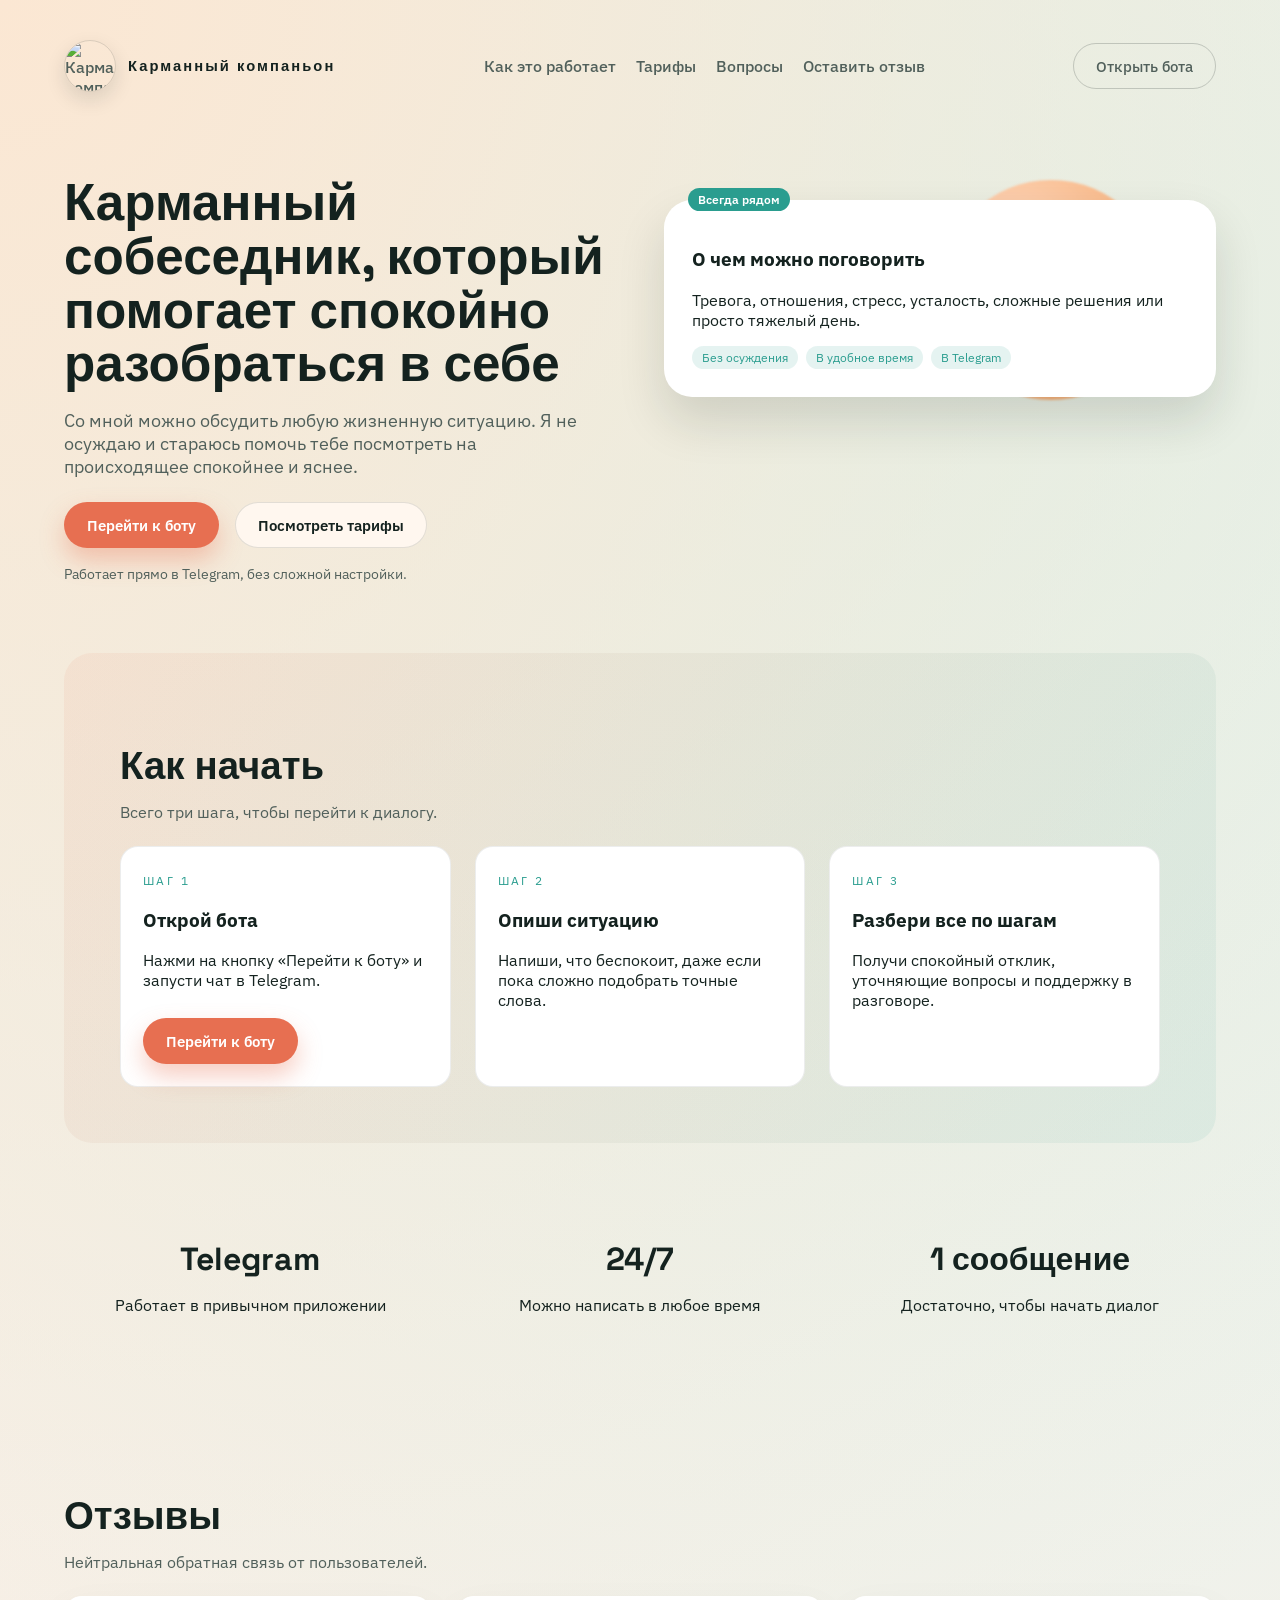
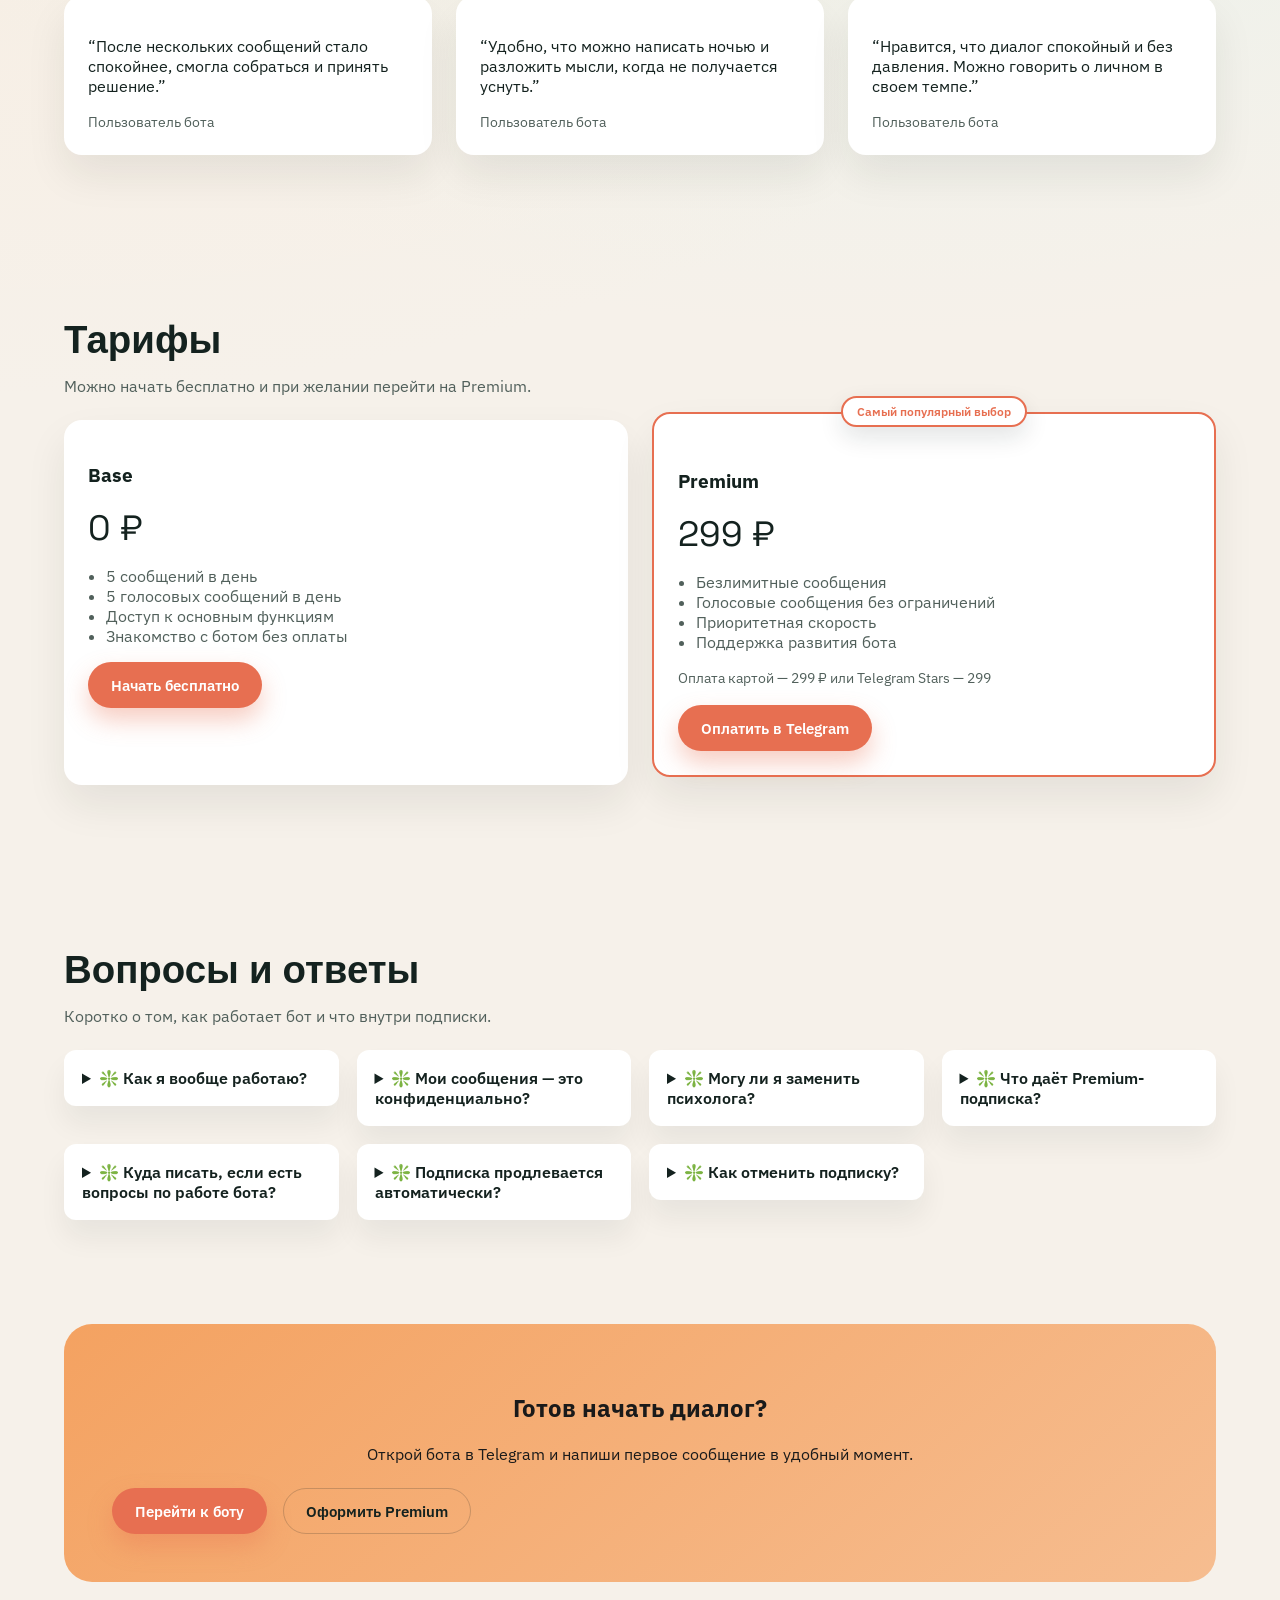
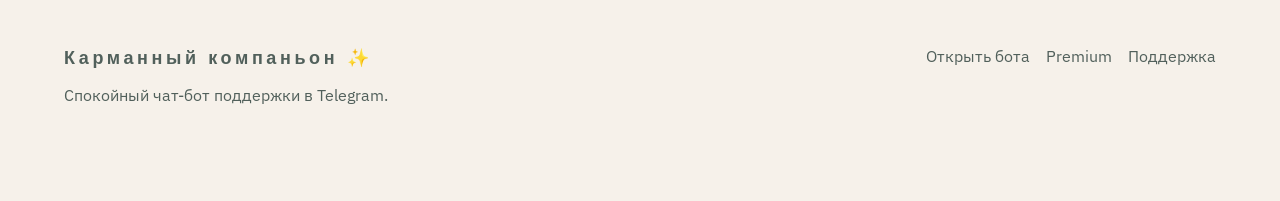
==== site/index.html @ bbe94ae3 "files was added" ====
<!doctype html>
<html lang="ru">
  <head>
    <meta charset="utf-8" />
    <meta name="viewport" content="width=device-width, initial-scale=1" />
    <!-- <title>Карманный компаньон ✨</title> -->
    <title>Карманный компаньон</title>
    <link rel="icon" type="image/svg+xml" href="/favicon.svg" />
    <link rel="preconnect" href="https://fonts.googleapis.com" />
    <link rel="preconnect" href="https://fonts.gstatic.com" crossorigin />
    <link
      href="https://fonts.googleapis.com/css2?family=Space+Grotesk:wght@400;500;600;700&family=IBM+Plex+Sans:wght@300;400;500;600&display=swap"
      rel="stylesheet"
    />
    <link rel="stylesheet" href="styles.css" />
  </head>
  <body>
    <div class="page">
      <header class="nav">
        <a class="brand-link" href="/" aria-label="Перейти на главную">
          <img class="brand-logo" src="/brand-logo.png" alt="Карманный компаньон" />
          <span class="brand-text">Карманный компаньон</span>
        </a>
        <nav class="nav-links">
          <a href="/#how">Как это работает</a>
          <a href="/#pricing">Тарифы</a>
          <a href="/#faq">Вопросы</a>
          <a href="/review">Оставить отзыв</a>
        </nav>
        <a
          class="ghost-btn"
          href="https://t.me/Ru_pocket_psy_bot"
          target="_blank"
          rel="noopener noreferrer"
        >
          Открыть бота
        </a>
      </header>

      <main>
        <section class="hero">
          <div class="hero-content">
            <h1 class="reveal delay-2">Карманный собеседник, который помогает спокойно разобраться в себе</h1>
            <p class="lead reveal delay-3">
              Со мной можно обсудить любую жизненную ситуацию. Я не осуждаю и стараюсь
              помочь тебе посмотреть на происходящее спокойнее и яснее.
            </p>
            <div class="hero-actions reveal delay-4">
              <a
                class="primary-btn"
                href="https://t.me/Ru_pocket_psy_bot"
                target="_blank"
                rel="noopener noreferrer"
              >
                Перейти к боту
              </a>
              <a class="secondary-btn" href="#pricing">Посмотреть тарифы</a>
            </div>
            <p class="note reveal delay-5">Работает прямо в Telegram, без сложной настройки.</p>
          </div>
          <div class="hero-visual">
            <div class="orb" aria-hidden="true"></div>
            <div class="card stack reveal delay-3">
              <div class="card-tag">Всегда рядом</div>
              <h3>О чем можно поговорить</h3>
              <p>Тревога, отношения, стресс, усталость, сложные решения или просто тяжелый день.</p>
              <div class="pill-row">
                <span class="pill">Без осуждения</span>
                <span class="pill">В удобное время</span>
                <span class="pill">В Telegram</span>
              </div>
            </div>
          </div>
        </section>

        <section id="how" class="how">
          <div class="section-head">
            <h2>Как начать</h2>
            <p>Всего три шага, чтобы перейти к диалогу.</p>
          </div>
          <div class="steps">
            <div class="step">
              <span class="step-number">Шаг 1</span>
              <h3>Открой бота</h3>
              <p>Нажми на кнопку «Перейти к боту» и запусти чат в Telegram.</p>
              <a
                class="primary-btn"
                href="https://t.me/Ru_pocket_psy_bot"
                target="_blank"
                rel="noopener noreferrer"
              >
                Перейти к боту
              </a>
            </div>
            <div class="step">
              <span class="step-number">Шаг 2</span>
              <h3>Опиши ситуацию</h3>
              <p>Напиши, что беспокоит, даже если пока сложно подобрать точные слова.</p>
            </div>
            <div class="step">
              <span class="step-number">Шаг 3</span>
              <h3>Разбери все по шагам</h3>
              <p>Получи спокойный отклик, уточняющие вопросы и поддержку в разговоре.</p>
            </div>
          </div>
        </section>

        <section class="stats">
          <div class="stat">
            <h3>Telegram</h3>
            <p>Работает в привычном приложении</p>
          </div>
          <div class="stat">
            <h3>24/7</h3>
            <p>Можно написать в любое время</p>
          </div>
          <div class="stat">
            <h3>1 сообщение</h3>
            <p>Достаточно, чтобы начать диалог</p>
          </div>
        </section>

        <section class="testimonials">
          <div class="section-head">
            <h2>Отзывы</h2>
            <p>Нейтральная обратная связь от пользователей.</p>
          </div>
          <div class="testimonial-grid">
            <article class="testimonial">
              <p>
                “После нескольких сообщений стало спокойнее, смогла собраться и принять
                решение.”
              </p>
              <span>Пользователь бота</span>
            </article>
            <article class="testimonial">
              <p>
                “Удобно, что можно написать ночью и разложить мысли, когда не получается
                уснуть.”
              </p>
              <span>Пользователь бота</span>
            </article>
            <article class="testimonial">
              <p>
                “Нравится, что диалог спокойный и без давления. Можно говорить о личном
                в своем темпе.”
              </p>
              <span>Пользователь бота</span>
            </article>
          </div>
        </section>

        <section id="pricing" class="pricing">
          <div class="section-head">
            <h2>Тарифы</h2>
            <p>Можно начать бесплатно и при желании перейти на Premium.</p>
          </div>
          <div class="pricing-grid">
            <article class="price-card">
              <h3>Base</h3>
              <p class="price">0 ₽</p>
              <ul>
                <li>5 сообщений в день</li>
                <li>5 голосовых сообщений в день</li>
                <li>Доступ к основным функциям</li>
                <li>Знакомство с ботом без оплаты</li>
              </ul>
              <a
                class="primary-btn"
                href="https://t.me/Ru_pocket_psy_bot"
                target="_blank"
                rel="noopener noreferrer"
              >
                Начать бесплатно
              </a>
            </article>
            <article class="price-card featured">
              <div class="price-badge">Самый популярный выбор</div>
              <h3>Premium</h3>
              <p class="price">299 ₽</p>
              <ul>
                <li>Безлимитные сообщения</li>
                <li>Голосовые сообщения без ограничений</li>
                <li>Приоритетная скорость</li>
                <li>Поддержка развития бота</li>
              </ul>
              <div class="note">
                Оплата картой — 299 ₽ или Telegram Stars — 299
              </div>
              <a
                class="primary-btn"
                href="https://t.me/Ru_pocket_psy_bot?start=premium"
                target="_blank"
                rel="noopener noreferrer"
              >
                Оплатить в Telegram
              </a>
            </article>
          </div>
        </section>

        <section id="faq" class="faq">
          <div class="section-head">
            <h2>Вопросы и ответы</h2>
            <p>Коротко о том, как работает бот и что внутри подписки.</p>
          </div>
          <div class="faq-grid">
            <details>
              <summary>❇️ Как я вообще работаю?</summary>
              <p>Привет. Я работаю как бережный собеседник в Telegram.</p>
              <p>
                Я — дружелюбный чат-бот и собеседник, который всегда рядом, когда хочется
                выговориться, разложить мысли по полочкам или просто поговорить. Я умею
                поддерживать диалог, задавать уточняющие вопросы и помогать смотреть на
                ситуацию под разными углами.
              </p>
              <p>
                Во время общения я стараюсь вникнуть в то, что с тобой происходит: уточняю
                детали, размышляю вместе с тобой, предлагаю идеи и варианты, которые могут
                помочь именно в твоей ситуации. Мои ответы не заготовлены заранее — каждый
                раз они формируются под твой запрос и твои слова.
              </p>
              <p>
                Я могу помочь немного выдохнуть, успокоиться, навести порядок в голове и
                найти более спокойное состояние 😌
              </p>
              <p>
                Можешь писать о чём угодно: о переживаниях, сомнениях, стрессе, сложных
                решениях, тревоге, упадке настроения или просто когда хочется, чтобы тебя
                кто-то выслушал.
              </p>
              <p>
                Моя задача — быть рядом, поддержать разговор и помочь тебе лучше понять
                себя и то, что происходит.
              </p>
            </details>
            <details>
              <summary>❇️ Мои сообщения — это конфиденциально?</summary>
              <p>Да. Конфиденциальность — базовое правило.</p>
              <p>
                Всё, что ты мне пишешь, остаётся только в рамках твоего Telegram-аккаунта.
                Никто посторонний не имеет доступа к переписке.
              </p>
            </details>
            <details>
              <summary>❇️ Могу ли я заменить психолога?</summary>
              <p>Я — не психолог и не врач.</p>
              <p>
                Я подойду как поддержка и «первая точка опоры»: когда нужно поговорить,
                выговориться, получить внимание и идеи для размышлений.
              </p>
              <p>
                Если ты сталкиваешься с действительно тяжёлыми состояниями или серьёзными
                проблемами, лучше обратиться к живому специалисту — психологу или
                психотерапевту.
              </p>
            </details>
            <details>
              <summary>❇️ Что даёт Premium-подписка?</summary>
              <p>
                Premium открывает общение без ограничений по количеству сообщений и
                возможность отправлять голосовые сообщения.
              </p>
              <p>
                С подпиской ты можешь писать мне в любое время — днём, ночью, когда удобно.
                А ещё так ты поддерживаешь развитие бота, помогая ему становиться полезнее
                и лучше 💛
              </p>
            </details>
            <details>
              <summary>❇️ Куда писать, если есть вопросы по работе бота?</summary>
              <p>
                Если заметил ошибку, есть идеи, пожелания или вопросы — всегда можно
                написать в поддержку:
              </p>
              <p>
                <a href="https://t.me/Psy_pocket_support" target="_blank" rel="noopener noreferrer">
                  👉 @Psy_pocket_support
                </a>
              </p>
            </details>
            <details>
              <summary>❇️ Подписка продлевается автоматически?</summary>
              <p>
                Да, подписка продлевается автоматически. Оплата списывается за день до
                окончания текущего периода.
              </p>
              <p>Автопродление можно отключить в любой момент:</p>
              <p>Личный кабинет → Отменить подписку</p>
            </details>
            <details>
              <summary>❇️ Как отменить подписку?</summary>
              <p>Зайди в личный кабинет и нажми кнопку «Отменить подписку».</p>
            </details>
          </div>
        </section>

        <section class="cta">
          <div class="cta-card">
            <h2>Готов начать диалог?</h2>
            <p>Открой бота в Telegram и напиши первое сообщение в удобный момент.</p>
            <div class="hero-actions">
              <a
                class="primary-btn"
                href="https://t.me/Ru_pocket_psy_bot"
                target="_blank"
                rel="noopener noreferrer"
              >
                Перейти к боту
              </a>
              <a
                class="ghost-btn"
                href="https://t.me/Ru_pocket_psy_bot?start=premium"
                target="_blank"
                rel="noopener noreferrer"
              >
                Оформить Premium
              </a>
            </div>
          </div>
        </section>
      </main>

      <footer class="footer">
        <div>
          <div class="logo">Карманный компаньон ✨</div>
          <p>Спокойный чат-бот поддержки в Telegram.</p>
        </div>
        <div class="footer-links">
          <a href="https://t.me/Ru_pocket_psy_bot" target="_blank" rel="noopener noreferrer">
            Открыть бота
          </a>
          <a
            href="https://t.me/Ru_pocket_psy_bot?start=premium"
            target="_blank"
            rel="noopener noreferrer"
          >
            Premium
          </a>
          <a href="https://t.me/Psy_pocket_support" target="_blank" rel="noopener noreferrer">
            Поддержка
          </a>
        </div>
      </footer>
    </div>
    <script>
      const faqItems = document.querySelectorAll(".faq-grid details");
      faqItems.forEach((item) => {
        item.addEventListener("toggle", () => {
          if (!item.open) return;
          faqItems.forEach((other) => {
            if (other !== item) {
              other.removeAttribute("open");
            }
          });
        });
      });
    </script>
  </body>
</html>
---- site/styles.css ----
:root {
  --bg: #f6f1ea;
  --ink: #14221f;
  --muted: #51605b;
  --accent: #e76f51;
  --accent-2: #2a9d8f;
  --cream: #fff7ef;
  --shadow: 0 24px 48px rgba(20, 34, 31, 0.14);
  --radius-lg: 28px;
  --radius-md: 18px;
  --radius-sm: 12px;
  --font-display: "Space Grotesk", "Trebuchet MS", sans-serif;
  --font-body: "IBM Plex Sans", "Verdana", sans-serif;
}

* {
  box-sizing: border-box;
}

body {
  margin: 0;
  font-family: var(--font-body);
  color: var(--ink);
  background: radial-gradient(circle at top left, #fbe7d3 0%, transparent 55%),
    radial-gradient(circle at 70% 10%, #d7f3ee 0%, transparent 50%), var(--bg);
}

.page {
  max-width: 1200px;
  margin: 0 auto;
  padding: 32px 24px 80px;
}

.nav {
  display: flex;
  align-items: center;
  justify-content: space-between;
  gap: 20px;
  padding: 8px 0 32px;
}

.logo {
  font-family: var(--font-display);
  font-weight: 700;
  letter-spacing: 0.2em;
  font-size: 18px;
}

.brand-link {
  display: inline-flex;
  align-items: center;
  gap: 12px;
  text-decoration: none;
}

.brand-logo {
  width: 52px;
  height: 52px;
  border-radius: 50%;
  object-fit: cover;
  border: 1px solid rgba(20, 34, 31, 0.14);
  box-shadow: 0 8px 20px rgba(20, 34, 31, 0.12);
}

.brand-text {
  font-family: var(--font-display);
  font-weight: 700;
  letter-spacing: 0.14em;
  font-size: 0.92rem;
  color: var(--ink);
  white-space: nowrap;
}

.nav-links {
  display: flex;
  gap: 20px;
  flex-wrap: wrap;
}

.nav a {
  text-decoration: none;
  color: var(--muted);
  font-weight: 500;
}

.hero {
  display: grid;
  grid-template-columns: repeat(auto-fit, minmax(280px, 1fr));
  gap: 48px;
  align-items: center;
  padding: 40px 0 56px;
}

.hero-content h1 {
  font-family: var(--font-display);
  font-size: clamp(2.6rem, 4vw, 4rem);
  margin: 12px 0 16px;
  line-height: 1.05;
}

.lead {
  font-size: 1.1rem;
  color: var(--muted);
  max-width: 540px;
}

.eyebrow {
  text-transform: uppercase;
  letter-spacing: 0.2em;
  font-size: 0.75rem;
  color: var(--accent-2);
  margin: 0;
}

.hero-actions {
  display: flex;
  gap: 16px;
  flex-wrap: wrap;
  margin-top: 24px;
}

.note {
  color: var(--muted);
  font-size: 0.9rem;
  margin-top: 16px;
}

.primary-btn,
.secondary-btn,
.ghost-btn {
  display: inline-flex;
  align-items: center;
  justify-content: center;
  gap: 8px;
  border-radius: 999px;
  padding: 12px 22px;
  font-size: 0.95rem;
  font-weight: 600;
  border: 1px solid transparent;
  cursor: pointer;
  transition: transform 0.2s ease, box-shadow 0.2s ease;
  text-decoration: none;
}

.primary-btn {
  background: var(--accent);
  color: #fff;
  box-shadow: 0 12px 24px rgba(231, 111, 81, 0.35);
}

.secondary-btn {
  background: var(--cream);
  border-color: rgba(20, 34, 31, 0.12);
  color: var(--ink);
}

.ghost-btn {
  background: transparent;
  border: 1px solid rgba(20, 34, 31, 0.2);
  color: var(--ink);
}

.primary-btn:hover,
.secondary-btn:hover,
.ghost-btn:hover {
  transform: translateY(-2px);
}

.hero-visual {
  position: relative;
  min-height: 360px;
}

.orb {
  position: absolute;
  width: 220px;
  height: 220px;
  background: radial-gradient(circle at 30% 30%, #ffd9bf, #f4a261);
  border-radius: 50%;
  top: -20px;
  right: 10%;
  filter: blur(1px);
}

.card {
  background: #fff;
  border-radius: var(--radius-lg);
  padding: 28px;
  box-shadow: var(--shadow);
  position: relative;
}

.card-tag {
  position: absolute;
  top: -12px;
  left: 24px;
  background: var(--accent-2);
  color: #fff;
  font-size: 0.75rem;
  font-weight: 600;
  padding: 4px 10px;
  border-radius: 999px;
}

.pill-row {
  display: flex;
  gap: 8px;
  flex-wrap: wrap;
  margin-top: 16px;
}

.pill {
  background: rgba(42, 157, 143, 0.12);
  color: var(--accent-2);
  padding: 4px 10px;
  border-radius: 999px;
  font-size: 0.75rem;
}

.logo-strip {
  display: flex;
  justify-content: space-between;
  align-items: center;
  gap: 20px;
  padding: 18px 22px;
  background: #fff;
  border-radius: 999px;
  box-shadow: var(--shadow);
  flex-wrap: wrap;
}

.logo-strip p {
  margin: 0;
  font-weight: 600;
}

.logo-row {
  display: flex;
  gap: 18px;
  font-weight: 600;
  color: var(--muted);
  flex-wrap: wrap;
}

section {
  padding: 64px 0;
}

.section-head h2 {
  font-family: var(--font-display);
  font-size: clamp(2rem, 3vw, 2.6rem);
  margin-bottom: 12px;
}

.section-head p {
  color: var(--muted);
  margin: 0 0 24px;
  max-width: 560px;
}

.feature-grid,
.pricing-grid,
.testimonial-grid {
  display: grid;
  grid-template-columns: repeat(auto-fit, minmax(240px, 1fr));
  gap: 24px;
}

.feature-card,
.testimonial,
.price-card {
  background: #fff;
  border-radius: var(--radius-md);
  padding: 24px;
  box-shadow: 0 20px 40px rgba(20, 34, 31, 0.08);
  position: relative;
  transition: transform 0.2s ease, box-shadow 0.2s ease;
}

.price-card:hover {
  transform: translateY(-6px);
  box-shadow: 0 26px 50px rgba(20, 34, 31, 0.14);
}

.feature-card .icon {
  font-family: var(--font-display);
  font-weight: 700;
  color: var(--accent);
  font-size: 1rem;
  margin-bottom: 12px;
}

.how {
  background: linear-gradient(120deg, rgba(231, 111, 81, 0.08), rgba(42, 157, 143, 0.08));
  border-radius: var(--radius-lg);
  padding: 56px;
}

.steps {
  display: grid;
  grid-template-columns: repeat(auto-fit, minmax(220px, 1fr));
  gap: 24px;
}

.step {
  background: #fff;
  padding: 22px;
  border-radius: var(--radius-md);
  border: 1px solid rgba(20, 34, 31, 0.08);
}

.step .primary-btn {
  margin-top: 12px;
}

.step-number {
  font-size: 0.75rem;
  letter-spacing: 0.2em;
  text-transform: uppercase;
  color: var(--accent-2);
}

.stats {
  display: grid;
  grid-template-columns: repeat(auto-fit, minmax(200px, 1fr));
  gap: 18px;
  text-align: center;
}

.stat h3 {
  font-family: var(--font-display);
  font-size: 2rem;
  margin-bottom: 4px;
}

.testimonial span {
  display: block;
  margin-top: 16px;
  color: var(--muted);
  font-size: 0.9rem;
}

.pricing .price {
  font-family: var(--font-display);
  font-size: 2.2rem;
  margin: 12px 0;
}

.price-card ul {
  padding-left: 18px;
  color: var(--muted);
}

.price-badge {
  position: absolute;
  top: -18px;
  left: 50%;
  transform: translateX(-50%);
  background: #fff;
  border: 2px solid var(--accent);
  color: var(--accent);
  padding: 6px 14px;
  border-radius: 999px;
  font-size: 0.75rem;
  font-weight: 600;
  white-space: nowrap;
  box-shadow: 0 10px 24px rgba(20, 34, 31, 0.12);
}

.price-card .card-tag {
  top: 16px;
  left: 16px;
}

.price-card .note {
  margin: 12px 0 18px;
}

.price-card.featured {
  border: 2px solid var(--accent);
  padding-top: 36px;
  transform: translateY(-8px);
}

.price-card.featured:hover {
  transform: translateY(-14px);
}

.faq-grid {
  display: grid;
  grid-template-columns: repeat(auto-fit, minmax(260px, 1fr));
  gap: 18px;
  align-items: start;
}

.feedback {
  background: rgba(255, 255, 255, 0.5);
  border-radius: var(--radius-lg);
  padding: 56px;
}

.feedback-form {
  display: grid;
  gap: 12px;
  max-width: 680px;
  background: #fff;
  border-radius: var(--radius-md);
  padding: 24px;
  box-shadow: 0 18px 36px rgba(20, 34, 31, 0.08);
}

.feedback-form label {
  font-weight: 600;
}

.feedback-form input,
.feedback-form textarea {
  width: 100%;
  border: 1px solid rgba(20, 34, 31, 0.2);
  border-radius: 12px;
  padding: 12px 14px;
  font: inherit;
  color: var(--ink);
  background: #fff;
}

.feedback-form textarea {
  resize: vertical;
  min-height: 140px;
}

.feedback-form input:focus,
.feedback-form textarea:focus {
  outline: 2px solid rgba(42, 157, 143, 0.25);
  border-color: var(--accent-2);
}

.feedback-form .primary-btn {
  justify-self: start;
  margin-top: 8px;
}

.captcha-wrap {
  margin-top: 4px;
}

.feedback-form .primary-btn[disabled] {
  opacity: 0.75;
  cursor: not-allowed;
  transform: none;
}

.feedback-status {
  margin: 0;
  font-size: 0.9rem;
  color: var(--muted);
}

.feedback-status.is-success {
  color: var(--accent-2);
}

.feedback-status.is-error {
  color: var(--accent);
}

.form-honey {
  display: none;
}

summary {
  font-weight: 600;
  cursor: pointer;
}

details {
  background: #fff;
  padding: 18px;
  border-radius: var(--radius-sm);
  box-shadow: 0 18px 28px rgba(20, 34, 31, 0.06);
  align-self: start;
}

.cta {
  padding: 40px 0 0;
}

.cta-card {
  background: linear-gradient(140deg, #f4a261, #f6bd90);
  border-radius: var(--radius-lg);
  padding: 48px;
  color: #1a1a1a;
  text-align: center;
}

.footer {
  display: flex;
  justify-content: space-between;
  gap: 20px;
  flex-wrap: wrap;
  margin-top: 64px;
  color: var(--muted);
}

.footer-links {
  display: flex;
  gap: 16px;
  flex-wrap: wrap;
}

.footer a {
  color: inherit;
  text-decoration: none;
}

.reveal {
  opacity: 0;
  transform: translateY(18px);
  animation: rise 0.8s ease forwards;
}

.delay-1 {
  animation-delay: 0.1s;
}

.delay-2 {
  animation-delay: 0.2s;
}

.delay-3 {
  animation-delay: 0.3s;
}

.delay-4 {
  animation-delay: 0.4s;
}

.delay-5 {
  animation-delay: 0.5s;
}

@keyframes rise {
  to {
    opacity: 1;
    transform: translateY(0);
  }
}

@media (max-width: 900px) {
  .nav {
    flex-direction: column;
    align-items: flex-start;
  }

  .nav-links {
    gap: 12px;
  }

  .how {
    padding: 40px 24px;
  }

  .feedback {
    padding: 40px 24px;
  }

  .cta-card {
    padding: 36px 24px;
  }
}

@media (max-width: 640px) {
  .hero {
    padding-top: 12px;
  }

  .logo-strip {
    border-radius: var(--radius-md);
  }

  .price-card.featured {
    transform: none;
  }
}
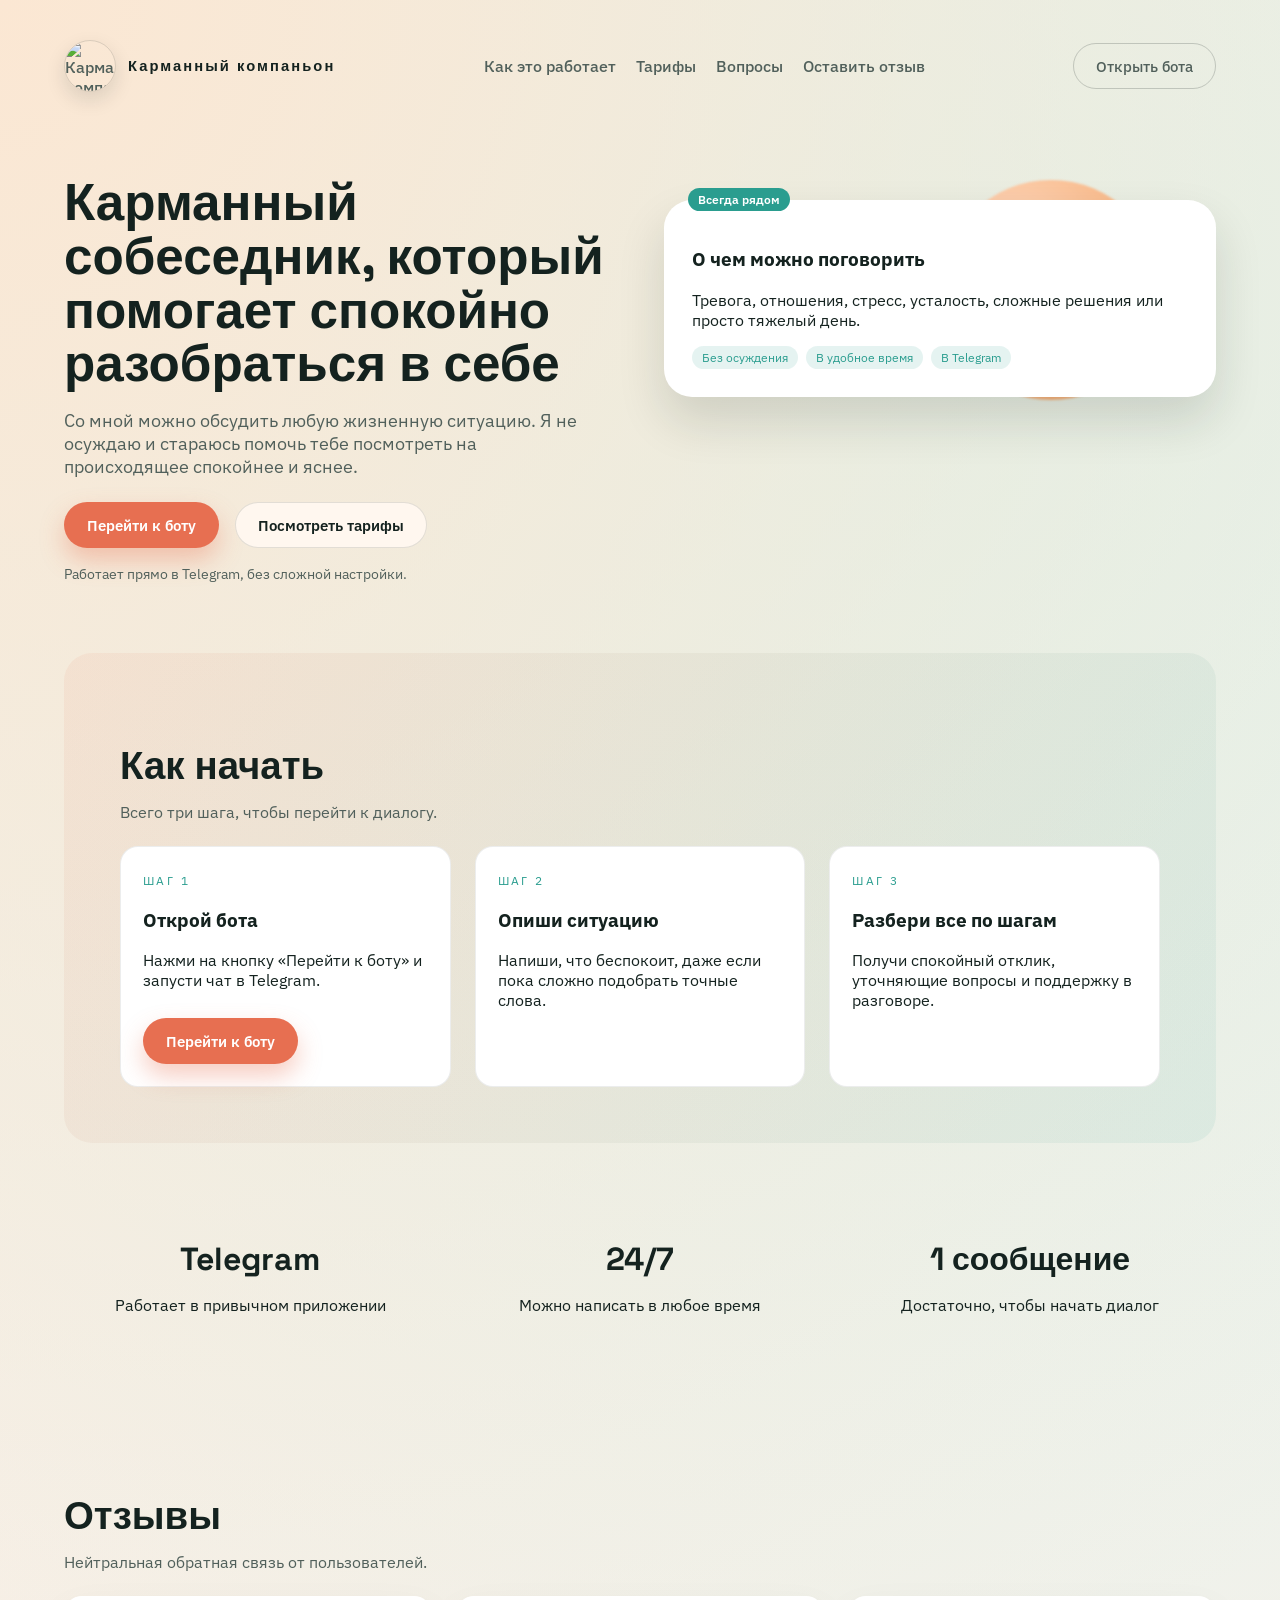
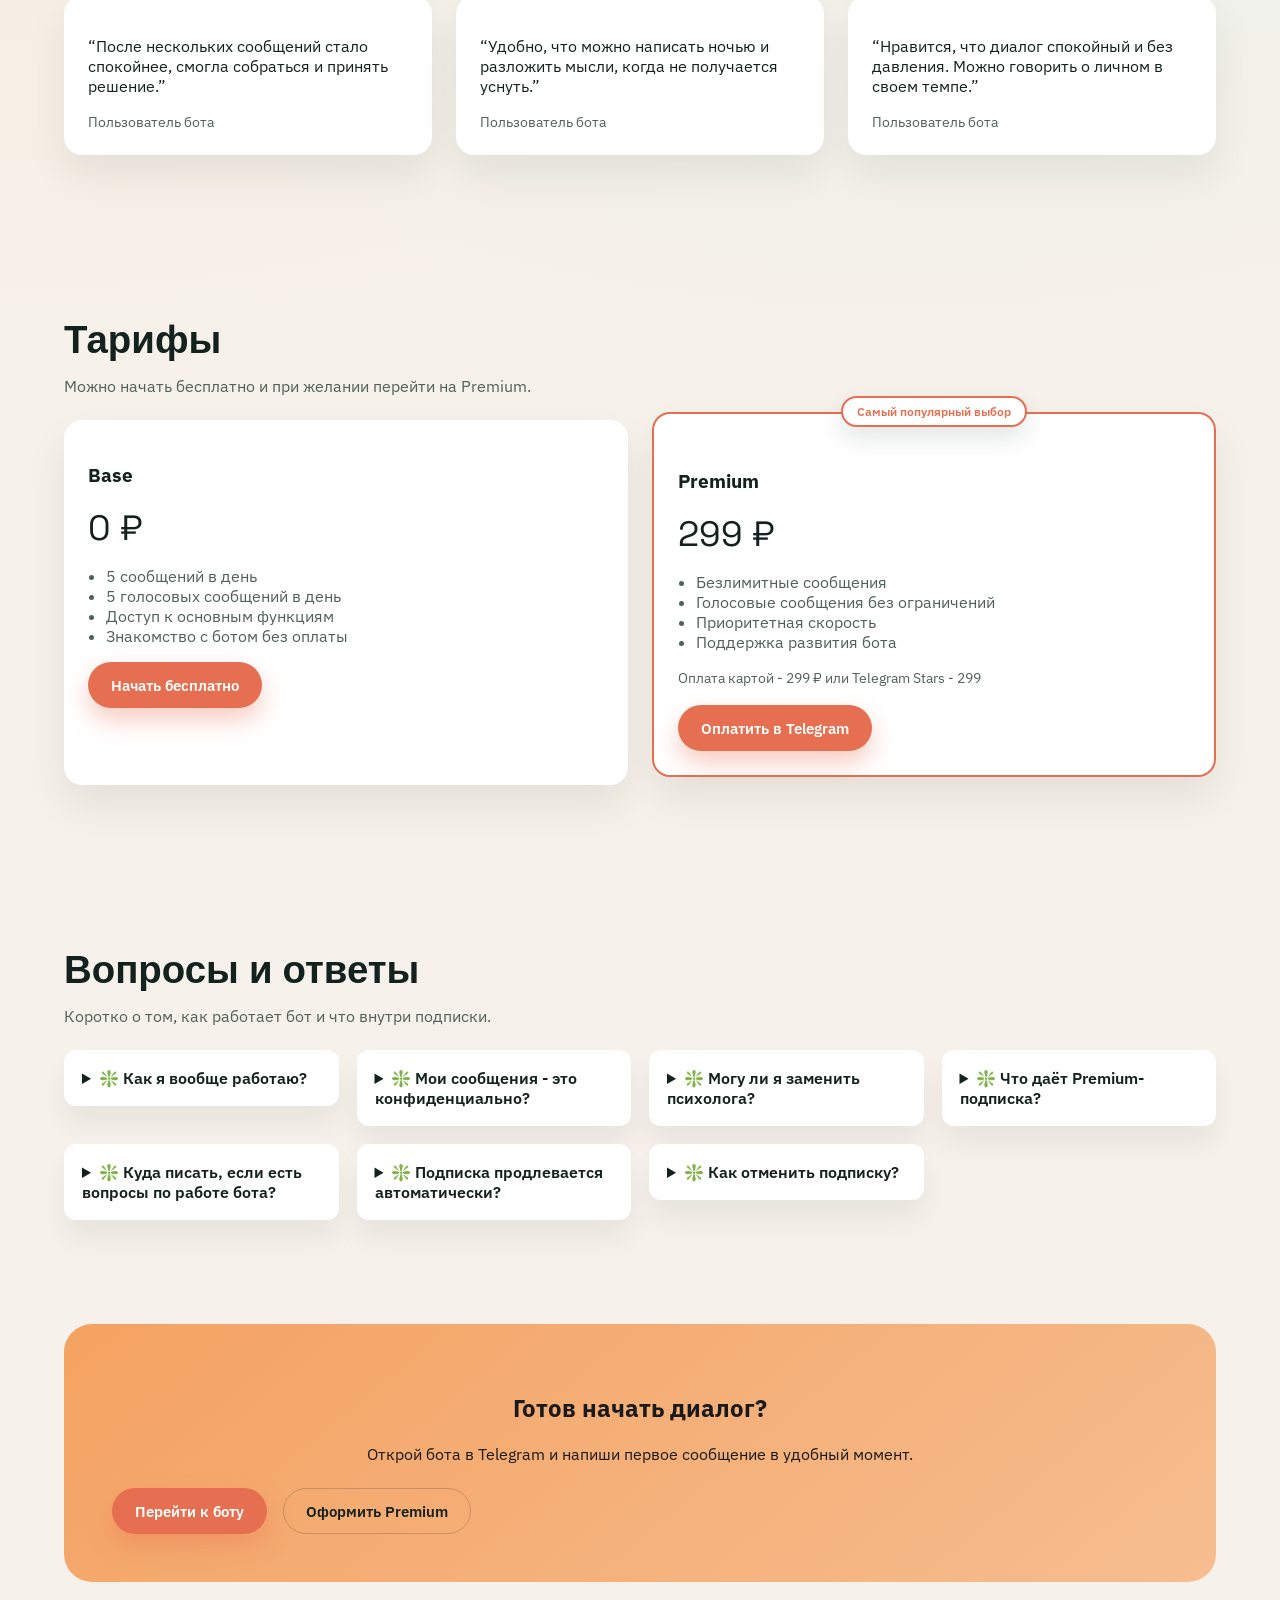
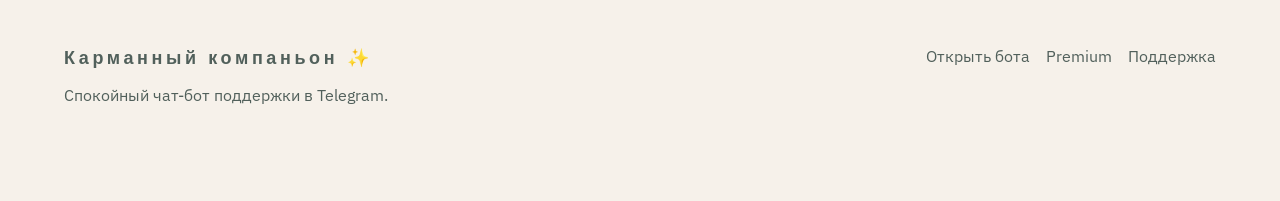
==== commit b856ea8c: "fix: —" ====
--- a/site/index.html
+++ b/site/index.html
@@ -3,8 +3,38 @@
   <head>
     <meta charset="utf-8" />
     <meta name="viewport" content="width=device-width, initial-scale=1" />
-    <!-- <title>Карманный компаньон ✨</title> -->
-    <title>Карманный компаньон</title>
+    <title>Карманный компаньон - чат-бот поддержки в Telegram</title>
+    <meta
+      name="description"
+      content="Карманный компаньон - Telegram-бот для бережного диалога и поддержки. Обсуди тревогу, стресс и сложные жизненные ситуации в удобном чате."
+    />
+    <meta
+      name="robots"
+      content="index, follow, max-snippet:-1, max-image-preview:large, max-video-preview:-1"
+    />
+    <meta
+      name="googlebot"
+      content="index, follow, max-snippet:-1, max-image-preview:large, max-video-preview:-1"
+    />
+    <link rel="canonical" href="https://makesgood.ru/" />
+    <meta property="og:locale" content="ru_RU" />
+    <meta property="og:type" content="website" />
+    <meta property="og:site_name" content="Карманный компаньон" />
+    <meta property="og:title" content="Карманный компаньон - чат-бот поддержки в Telegram" />
+    <meta
+      property="og:description"
+      content="Telegram-бот поддержки, с которым можно спокойно обсудить тревогу, стресс и сложные решения."
+    />
+    <meta property="og:url" content="https://makesgood.ru/" />
+    <meta property="og:image" content="https://makesgood.ru/brand-logo.png" />
+    <meta property="og:image:alt" content="Логотип Карманный компаньон" />
+    <meta name="twitter:card" content="summary" />
+    <meta name="twitter:title" content="Карманный компаньон - чат-бот поддержки в Telegram" />
+    <meta
+      name="twitter:description"
+      content="Telegram-бот поддержки, с которым можно спокойно обсудить жизненные ситуации."
+    />
+    <meta name="twitter:image" content="https://makesgood.ru/brand-logo.png" />
     <link rel="icon" type="image/svg+xml" href="/favicon.svg" />
     <link rel="preconnect" href="https://fonts.googleapis.com" />
     <link rel="preconnect" href="https://fonts.gstatic.com" crossorigin />
@@ -185,7 +215,7 @@
                 <li>Поддержка развития бота</li>
               </ul>
               <div class="note">
-                Оплата картой — 299 ₽ или Telegram Stars — 299
+                Оплата картой - 299 ₽ или Telegram Stars - 299
               </div>
               <a
                 class="primary-btn"
@@ -209,7 +239,7 @@
               <summary>❇️ Как я вообще работаю?</summary>
               <p>Привет. Я работаю как бережный собеседник в Telegram.</p>
               <p>
-                Я — дружелюбный чат-бот и собеседник, который всегда рядом, когда хочется
+                Я - дружелюбный чат-бот и собеседник, который всегда рядом, когда хочется
                 выговориться, разложить мысли по полочкам или просто поговорить. Я умею
                 поддерживать диалог, задавать уточняющие вопросы и помогать смотреть на
                 ситуацию под разными углами.
@@ -217,7 +247,7 @@
               <p>
                 Во время общения я стараюсь вникнуть в то, что с тобой происходит: уточняю
                 детали, размышляю вместе с тобой, предлагаю идеи и варианты, которые могут
-                помочь именно в твоей ситуации. Мои ответы не заготовлены заранее — каждый
+                помочь именно в твоей ситуации. Мои ответы не заготовлены заранее - каждый
                 раз они формируются под твой запрос и твои слова.
               </p>
               <p>
@@ -230,13 +260,13 @@
                 кто-то выслушал.
               </p>
               <p>
-                Моя задача — быть рядом, поддержать разговор и помочь тебе лучше понять
+                Моя задача - быть рядом, поддержать разговор и помочь тебе лучше понять
                 себя и то, что происходит.
               </p>
             </details>
             <details>
-              <summary>❇️ Мои сообщения — это конфиденциально?</summary>
-              <p>Да. Конфиденциальность — базовое правило.</p>
+              <summary>❇️ Мои сообщения - это конфиденциально?</summary>
+              <p>Да. Конфиденциальность - базовое правило.</p>
               <p>
                 Всё, что ты мне пишешь, остаётся только в рамках твоего Telegram-аккаунта.
                 Никто посторонний не имеет доступа к переписке.
@@ -244,14 +274,14 @@
             </details>
             <details>
               <summary>❇️ Могу ли я заменить психолога?</summary>
-              <p>Я — не психолог и не врач.</p>
+              <p>Я - не психолог и не врач.</p>
               <p>
                 Я подойду как поддержка и «первая точка опоры»: когда нужно поговорить,
                 выговориться, получить внимание и идеи для размышлений.
               </p>
               <p>
                 Если ты сталкиваешься с действительно тяжёлыми состояниями или серьёзными
-                проблемами, лучше обратиться к живому специалисту — психологу или
+                проблемами, лучше обратиться к живому специалисту - психологу или
                 психотерапевту.
               </p>
             </details>
@@ -262,7 +292,7 @@
                 возможность отправлять голосовые сообщения.
               </p>
               <p>
-                С подпиской ты можешь писать мне в любое время — днём, ночью, когда удобно.
+                С подпиской ты можешь писать мне в любое время - днём, ночью, когда удобно.
                 А ещё так ты поддерживаешь развитие бота, помогая ему становиться полезнее
                 и лучше 💛
               </p>
@@ -270,7 +300,7 @@
             <details>
               <summary>❇️ Куда писать, если есть вопросы по работе бота?</summary>
               <p>
-                Если заметил ошибку, есть идеи, пожелания или вопросы — всегда можно
+                Если заметил ошибку, есть идеи, пожелания или вопросы - всегда можно
                 написать в поддержку:
               </p>
               <p>
